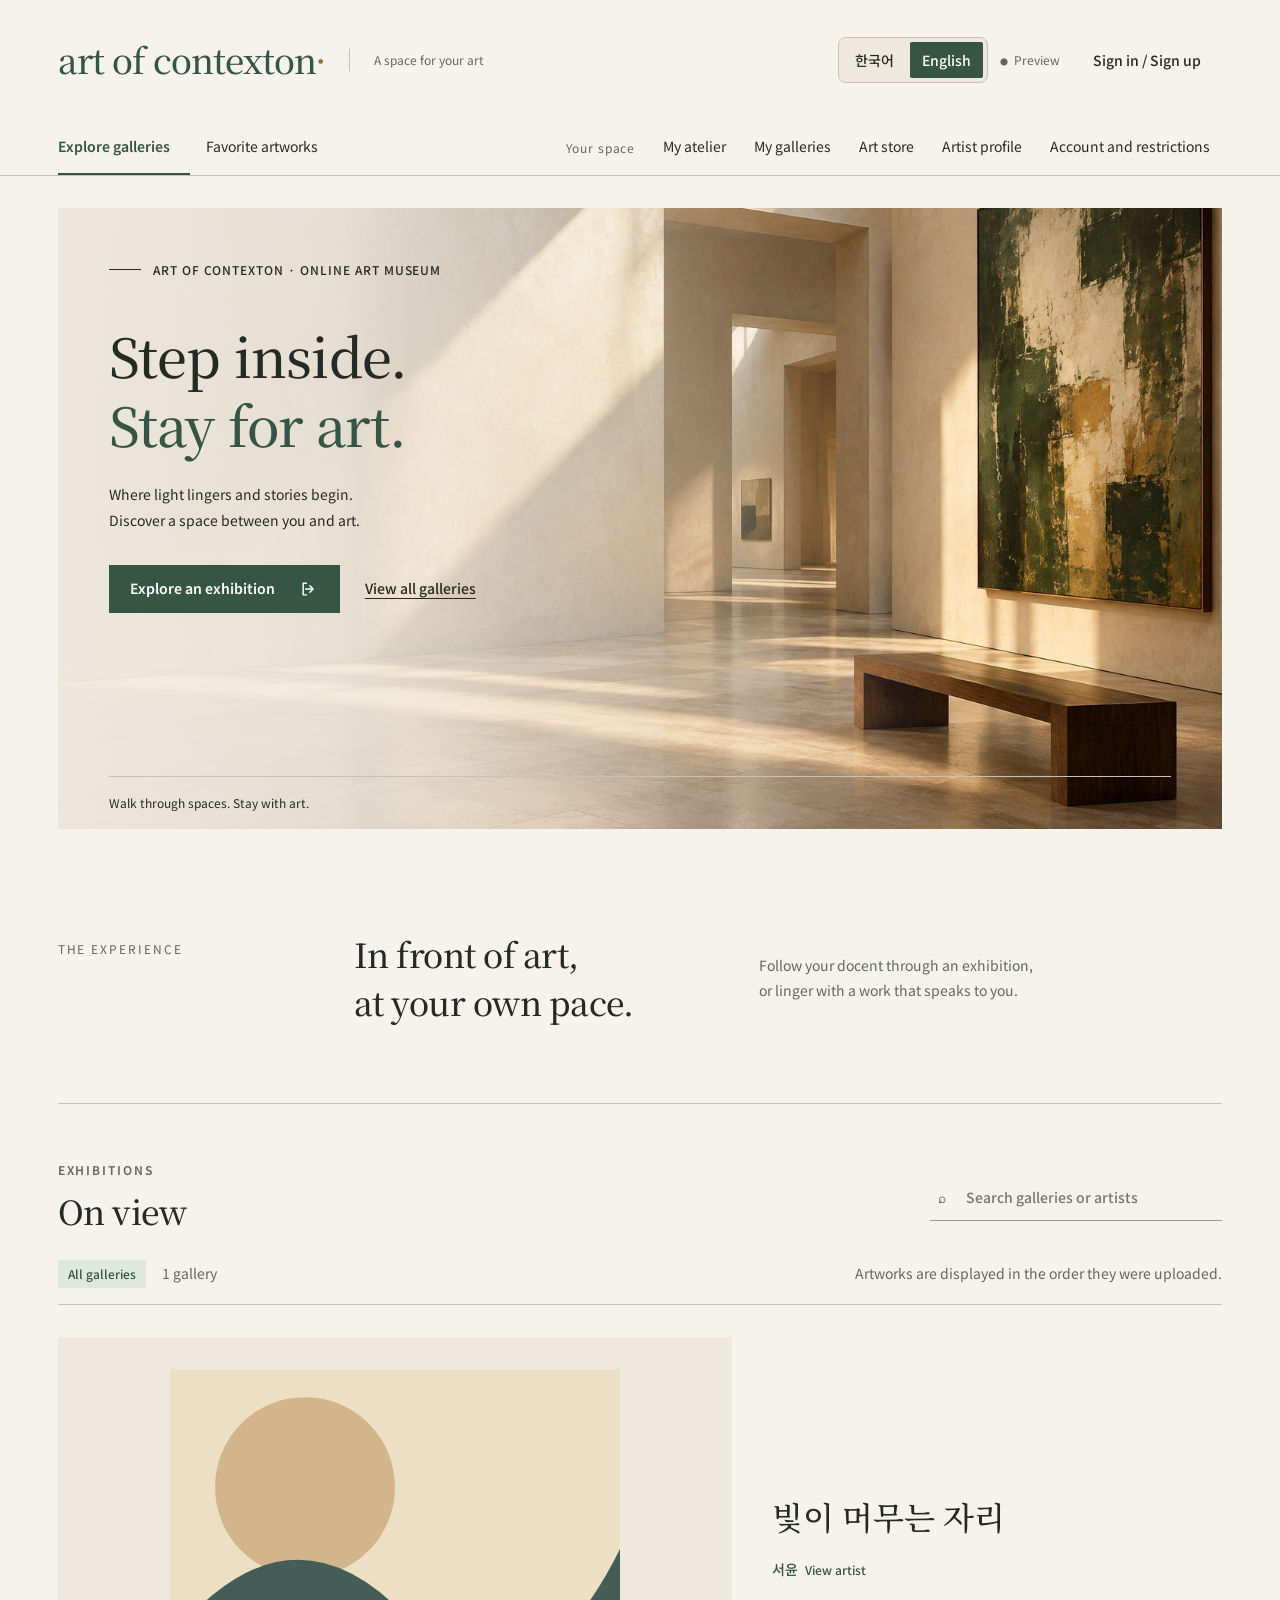
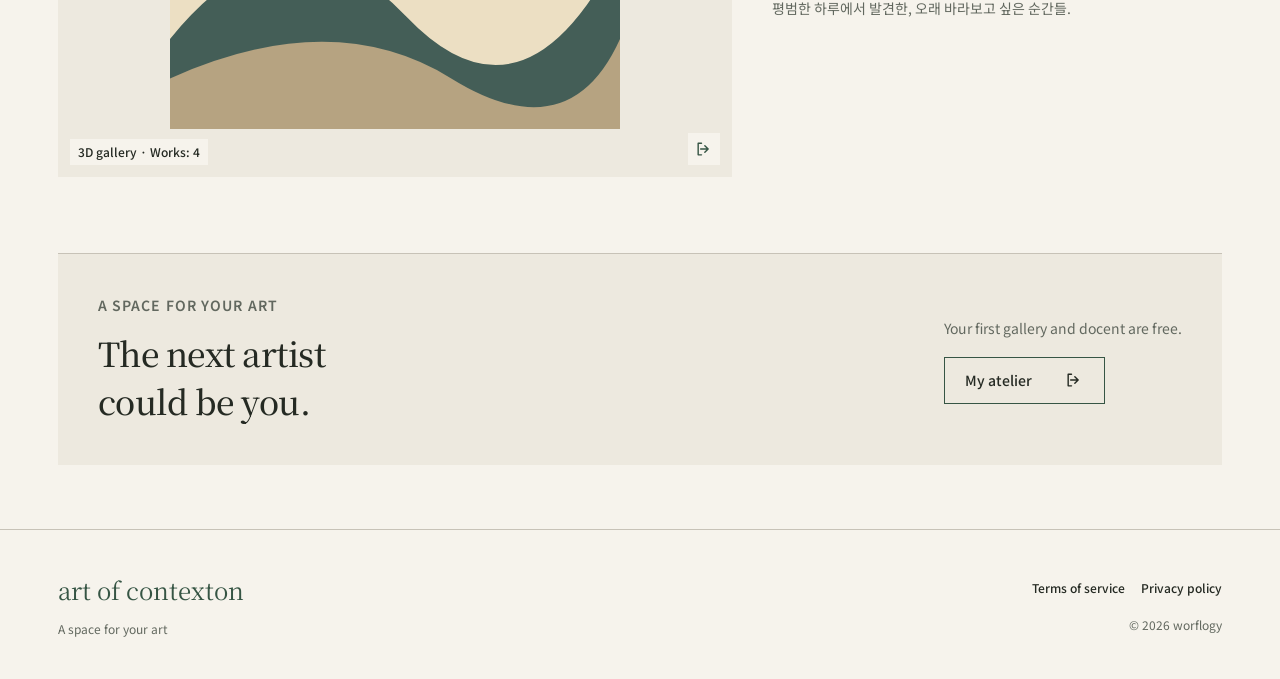
==== en.html @ ba3baff3 "Persist account voice settings and allow time to view undescribed artworks" ====
<!doctype html>
<html lang="en" prefix="og: https://ogp.me/ns#">
<head>
  <meta charset="UTF-8">
  <meta name="viewport" content="width=device-width,initial-scale=1">
  <meta name="theme-color" content="#f6f3ec">
  <title>art of contexton — A home for art in 3D</title>
  <meta name="description" content="Create your own 3D gallery, exhibit your work, and explore exhibitions with a virtual guide. Discover artists, find new favorites, and share your impressions.">
  <meta name="robots" content="index,follow,max-image-preview:large">
  <link rel="canonical" href="https://art.contextonai.com/en.html">
  <link rel="alternate" hreflang="ko" href="https://art.contextonai.com/">
  <link rel="alternate" hreflang="en" href="https://art.contextonai.com/en.html">
  <link rel="alternate" hreflang="x-default" href="https://art.contextonai.com/">
  <link rel="icon" href="/favicon.svg" type="image/svg+xml">
  <link rel="icon" href="/favicon-32.png" type="image/png" sizes="32x32">
  <link rel="apple-touch-icon" href="/apple-touch-icon.png" sizes="180x180">
  <meta property="og:type" content="website">
  <meta property="og:site_name" content="art of contexton">
  <meta property="og:locale" content="en_US">
  <meta property="og:locale:alternate" content="ko_KR">
  <meta property="og:url" content="https://art.contextonai.com/en.html">
  <meta property="og:title" content="art of contexton — A home for art in 3D">
  <meta property="og:description" content="Create your own 3D gallery, exhibit your work, and explore exhibitions with a virtual guide. Discover artists, find new favorites, and share your impressions.">
  <meta property="og:image" content="https://art.contextonai.com/images/share-card-en-v1.png">
  <meta property="og:image:secure_url" content="https://art.contextonai.com/images/share-card-en-v1.png">
  <meta property="og:image:type" content="image/png">
  <meta property="og:image:width" content="1200">
  <meta property="og:image:height" content="630">
  <meta property="og:image:alt" content="art of contexton — A place for your art. Green gallery arches on a warm paper background.">
  <meta name="twitter:card" content="summary_large_image">
  <meta name="twitter:title" content="art of contexton — A home for art in 3D">
  <meta name="twitter:description" content="Create your own 3D gallery, exhibit your work, and explore exhibitions with a virtual guide. Discover artists, find new favorites, and share your impressions.">
  <meta name="twitter:image" content="https://art.contextonai.com/images/share-card-en-v1.png">
  <meta name="twitter:image:alt" content="art of contexton — A place for your art. Green gallery arches on a warm paper background.">
  <script type="application/ld+json">{"@context":"https://schema.org","@type":"WebSite","name":"art of contexton","alternateName":"Art of Contexton","url":"https://art.contextonai.com/en.html","description":"Create your own 3D gallery, exhibit your work, and explore exhibitions with a virtual guide. Discover artists, find new favorites, and share your impressions.","inLanguage":"en","publisher":{"@type":"Organization","name":"worflogy"}}</script>
  <script type="module" crossorigin src="/assets/i18n-CpPmGDmG.js"></script>
  <script type="module" crossorigin src="/assets/entry-C_UksyPu.js"></script>
</head>
<body>
  <div id="app"></div>
  <div id="toast" role="status"></div>
  <dialog id="modal"></dialog>
</body>
</html>
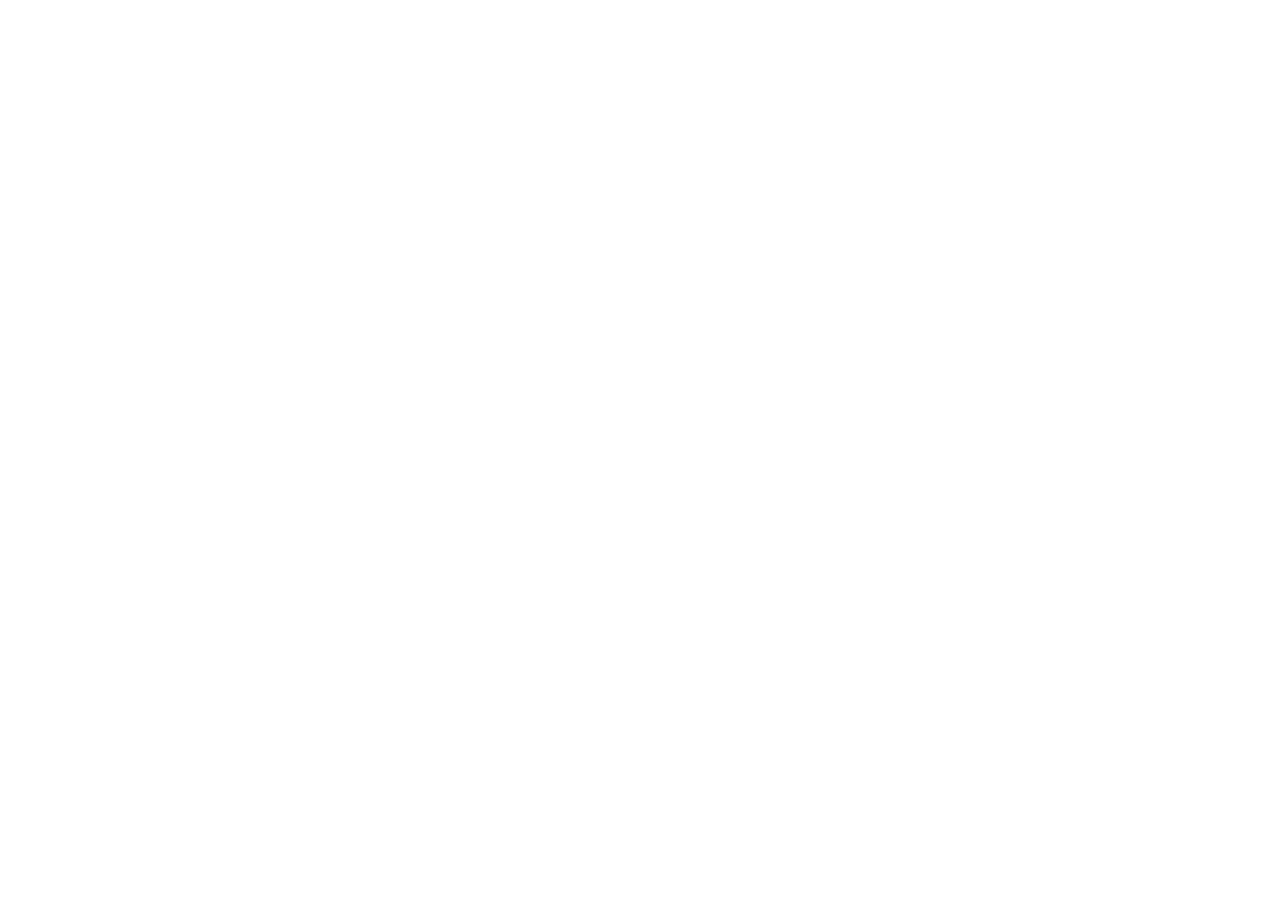
==== commit 8940a469: "Deploy verified gallery with reviewed public asset boundary" ====
--- a/en.html
+++ b/en.html
@@ -11,9 +11,9 @@
   <link rel="alternate" hreflang="ko" href="https://art.contextonai.com/">
   <link rel="alternate" hreflang="en" href="https://art.contextonai.com/en.html">
   <link rel="alternate" hreflang="x-default" href="https://art.contextonai.com/">
-  <link rel="icon" href="/favicon.svg" type="image/svg+xml">
-  <link rel="icon" href="/favicon-32.png" type="image/png" sizes="32x32">
-  <link rel="apple-touch-icon" href="/apple-touch-icon.png" sizes="180x180">
+  <link rel="icon" href="/doart/favicon.svg" type="image/svg+xml">
+  <link rel="icon" href="/doart/favicon-32.png" type="image/png" sizes="32x32">
+  <link rel="apple-touch-icon" href="/doart/apple-touch-icon.png" sizes="180x180">
   <meta property="og:type" content="website">
   <meta property="og:site_name" content="art of contexton">
   <meta property="og:locale" content="en_US">
@@ -33,8 +33,8 @@
   <meta name="twitter:image" content="https://art.contextonai.com/images/share-card-en-v1.png">
   <meta name="twitter:image:alt" content="art of contexton — A place for your art. Green gallery arches on a warm paper background.">
   <script type="application/ld+json">{"@context":"https://schema.org","@type":"WebSite","name":"art of contexton","alternateName":"Art of Contexton","url":"https://art.contextonai.com/en.html","description":"Create your own 3D gallery, exhibit your work, and explore exhibitions with a virtual guide. Discover artists, find new favorites, and share your impressions.","inLanguage":"en","publisher":{"@type":"Organization","name":"worflogy"}}</script>
-  <script type="module" crossorigin src="/assets/i18n-CpPmGDmG.js"></script>
-  <script type="module" crossorigin src="/assets/entry-C_UksyPu.js"></script>
+  <script type="module" crossorigin src="/doart/assets/i18n-ir5qOZMM.js"></script>
+  <script type="module" crossorigin src="/doart/assets/entry-BjihATEC.js"></script>
 </head>
 <body>
   <div id="app"></div>
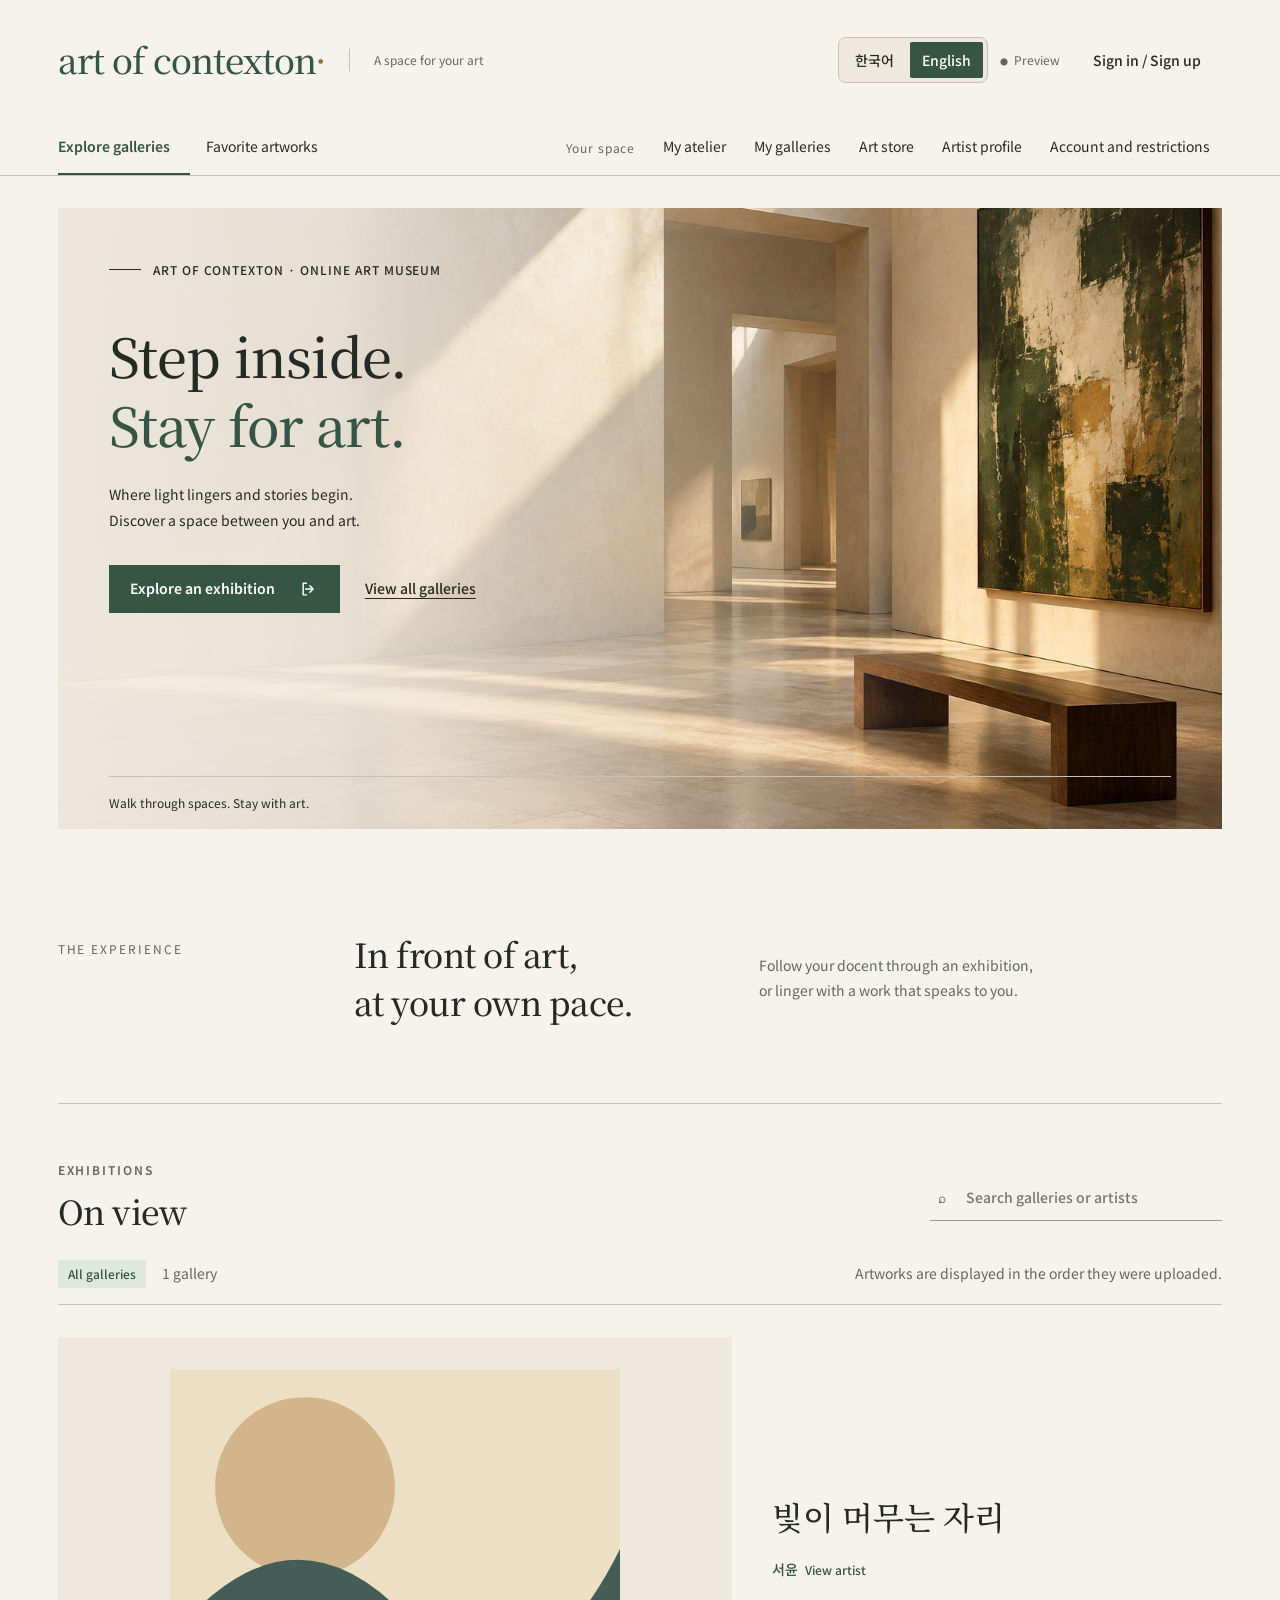
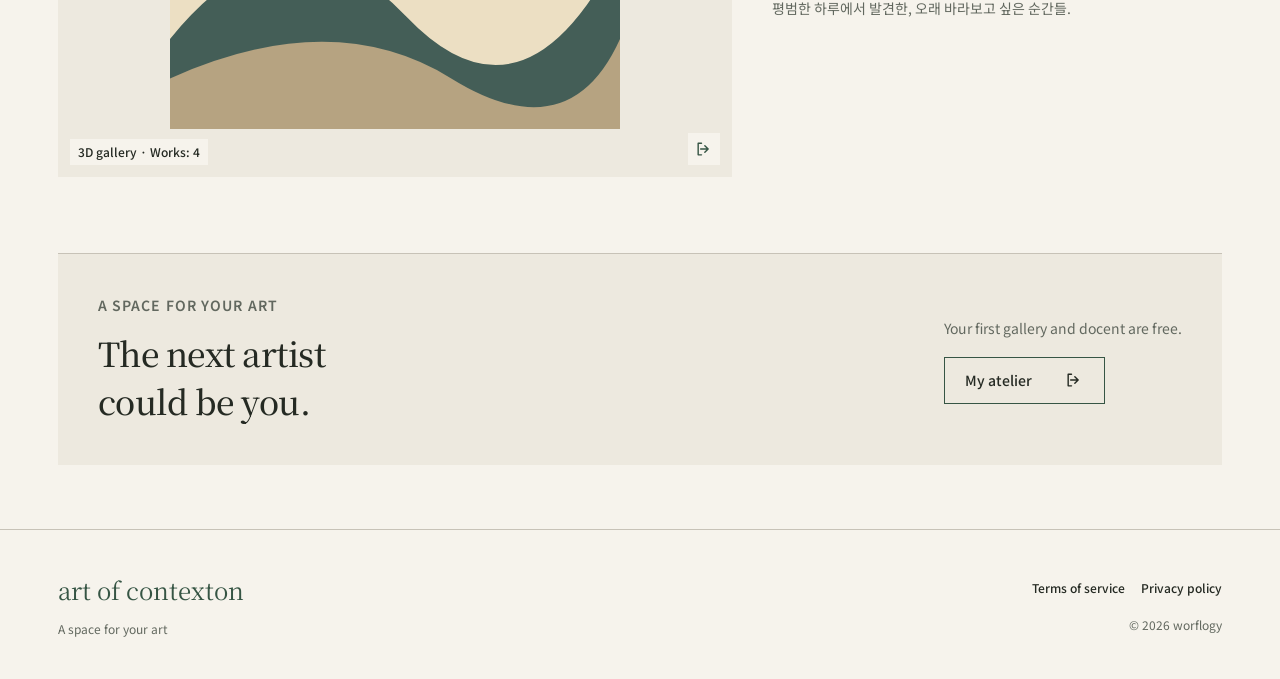
==== commit 647b3d19: "Fix gallery asset loading on custom domain and project paths" ====
--- a/en.html
+++ b/en.html
@@ -11,9 +11,9 @@
   <link rel="alternate" hreflang="ko" href="https://art.contextonai.com/">
   <link rel="alternate" hreflang="en" href="https://art.contextonai.com/en.html">
   <link rel="alternate" hreflang="x-default" href="https://art.contextonai.com/">
-  <link rel="icon" href="/doart/favicon.svg" type="image/svg+xml">
-  <link rel="icon" href="/doart/favicon-32.png" type="image/png" sizes="32x32">
-  <link rel="apple-touch-icon" href="/doart/apple-touch-icon.png" sizes="180x180">
+  <link rel="icon" href="./favicon.svg" type="image/svg+xml">
+  <link rel="icon" href="./favicon-32.png" type="image/png" sizes="32x32">
+  <link rel="apple-touch-icon" href="./apple-touch-icon.png" sizes="180x180">
   <meta property="og:type" content="website">
   <meta property="og:site_name" content="art of contexton">
   <meta property="og:locale" content="en_US">
@@ -33,8 +33,8 @@
   <meta name="twitter:image" content="https://art.contextonai.com/images/share-card-en-v1.png">
   <meta name="twitter:image:alt" content="art of contexton — A place for your art. Green gallery arches on a warm paper background.">
   <script type="application/ld+json">{"@context":"https://schema.org","@type":"WebSite","name":"art of contexton","alternateName":"Art of Contexton","url":"https://art.contextonai.com/en.html","description":"Create your own 3D gallery, exhibit your work, and explore exhibitions with a virtual guide. Discover artists, find new favorites, and share your impressions.","inLanguage":"en","publisher":{"@type":"Organization","name":"worflogy"}}</script>
-  <script type="module" crossorigin src="/doart/assets/i18n-ir5qOZMM.js"></script>
-  <script type="module" crossorigin src="/doart/assets/entry-BjihATEC.js"></script>
+  <script type="module" crossorigin src="./assets/i18n-DLUTj47Q.js"></script>
+  <script type="module" crossorigin src="./assets/entry-DMzRYuuA.js"></script>
 </head>
 <body>
   <div id="app"></div>
